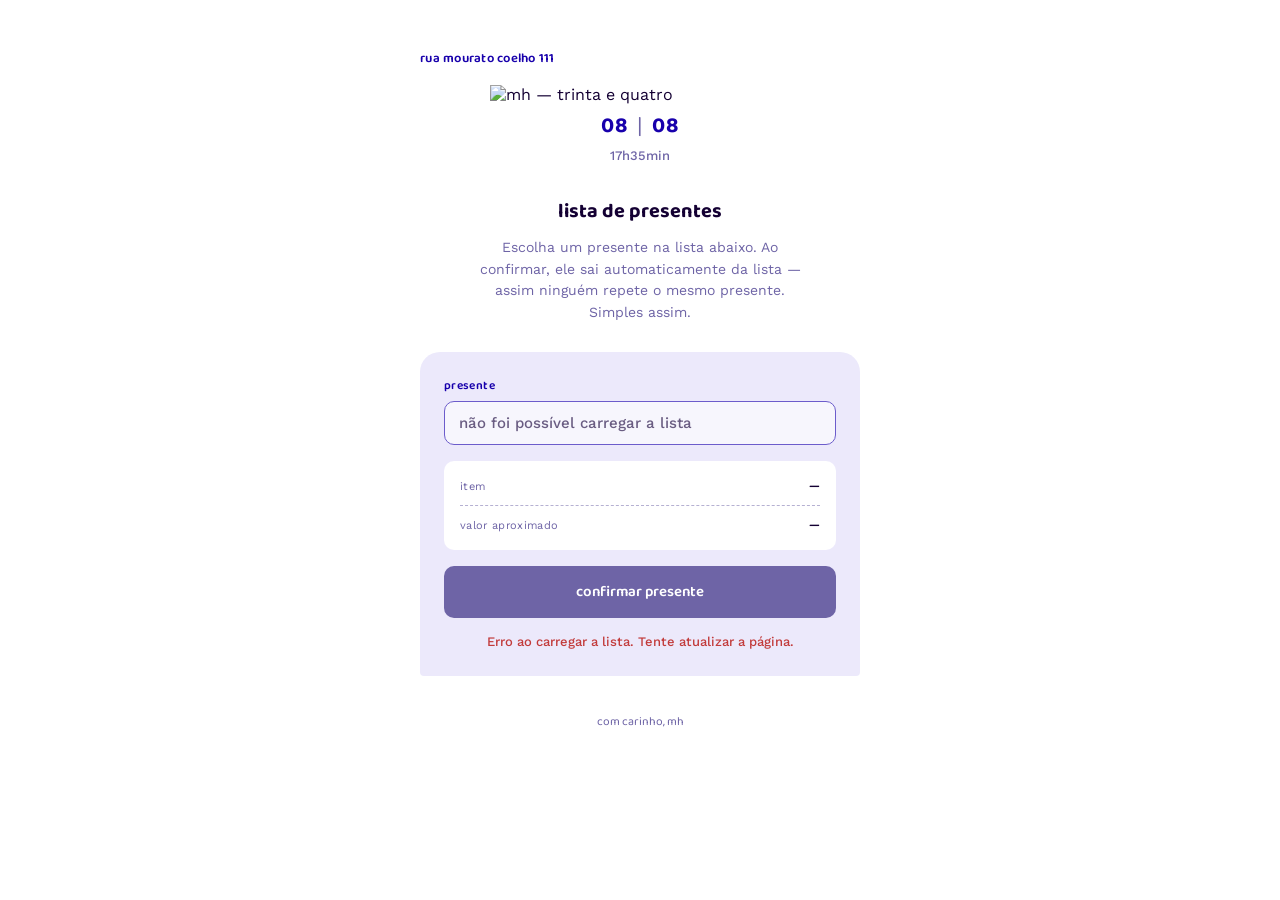
==== index.html @ ee4c55bd "Add files via upload" ====
<!DOCTYPE html>
<html lang="pt-BR">
<head>
<meta charset="UTF-8">
<meta name="viewport" content="width=device-width, initial-scale=1.0">
<title>trinta e quatro — mh</title>
<link rel="preconnect" href="https://fonts.googleapis.com">
<link rel="preconnect" href="https://fonts.gstatic.com" crossorigin>
<link href="https://fonts.googleapis.com/css2?family=Baloo+2:wght@500;600;700;800&family=Work+Sans:wght@400;500;600&display=swap" rel="stylesheet">
<link rel="stylesheet" href="style.css">
</head>
<body>

  <main class="card">

    <header class="masthead">
      <p class="address">rua mourato coelho 111</p>
    </header>

    <div class="crest">
      <img src="assets/logo.jpg" alt="mh — trinta e quatro" class="crest__img">
    </div>

    <div class="event-meta">
      <p class="event-meta__date">08 <span class="event-meta__sep">|</span> 08</p>
      <p class="event-meta__time">17h35min</p>
    </div>

    <section class="intro">
      <h1 class="intro__title">lista de presentes</h1>
      <p class="intro__text">
        Escolha um presente na lista abaixo. Ao confirmar, ele sai automaticamente
        da lista — assim ninguém repete o mesmo presente. Simples assim.
      </p>
    </section>

    <section class="gift-picker" id="gift-picker">

      <div class="field">
        <label for="gift-select" class="field__label">presente</label>
        <select id="gift-select" class="field__select" disabled>
          <option value="">carregando lista...</option>
        </select>
      </div>

      <div class="receipt" id="receipt" hidden>
        <div class="receipt__row">
          <span class="receipt__label">item</span>
          <span class="receipt__value" id="receipt-item">—</span>
        </div>
        <div class="receipt__divider"></div>
        <div class="receipt__row">
          <span class="receipt__label">valor aproximado</span>
          <span class="receipt__value" id="receipt-price">—</span>
        </div>
      </div>

      <button id="confirm-btn" class="btn" disabled>confirmar presente</button>

      <p class="status" id="status" role="status" aria-live="polite"></p>

    </section>

    <footer class="footnote">
      <p>com carinho, mh</p>
    </footer>

  </main>

<script src="script.js"></script>
</body>
</html>
---- style.css ----
:root {
  --indigo: #1800AC;
  --indigo-deep: #10007A;
  --indigo-soft: #ECE9FB;
  --ink: #140033;
  --muted: #6E64A6;
  --paper: #FFFFFF;
  --ok: #0B8A5C;
  --err: #C23B3B;

  --font-display: 'Baloo 2', system-ui, sans-serif;
  --font-body: 'Work Sans', system-ui, sans-serif;
}

* { box-sizing: border-box; }

html, body {
  margin: 0;
  padding: 0;
  background: var(--paper);
  color: var(--ink);
  font-family: var(--font-body);
}

body {
  min-height: 100vh;
  display: flex;
  justify-content: center;
  align-items: flex-start;
  padding: 48px 20px 80px;
}

.card {
  width: 100%;
  max-width: 440px;
  display: flex;
  flex-direction: column;
  align-items: center;
}

.masthead {
  width: 100%;
  text-align: left;
  margin-bottom: 8px;
}

.address {
  font-family: var(--font-display);
  font-weight: 600;
  font-size: 13px;
  letter-spacing: 0.02em;
  color: var(--indigo);
  margin: 0;
}

.crest {
  width: 100%;
  max-width: 300px;
  margin: 8px 0 4px;
}

.crest__img {
  width: 100%;
  height: auto;
  display: block;
}

.event-meta {
  text-align: center;
  margin-bottom: 32px;
}

.event-meta__date {
  font-family: var(--font-display);
  font-weight: 700;
  font-size: 22px;
  color: var(--indigo);
  margin: 0;
  letter-spacing: 0.04em;
}

.event-meta__sep {
  color: var(--muted);
  font-weight: 400;
  margin: 0 4px;
}

.event-meta__time {
  font-family: var(--font-body);
  font-weight: 500;
  font-size: 13px;
  color: var(--muted);
  margin: 4px 0 0;
}

.intro {
  text-align: center;
  margin-bottom: 28px;
}

.intro__title {
  font-family: var(--font-display);
  font-weight: 700;
  font-size: 20px;
  color: var(--ink);
  margin: 0 0 10px;
}

.intro__text {
  font-size: 14px;
  line-height: 1.55;
  color: var(--muted);
  margin: 0;
  max-width: 340px;
  margin-inline: auto;
}

.gift-picker {
  width: 100%;
  background: var(--indigo-soft);
  border-radius: 20px 20px 4px 4px;
  padding: 24px;
  display: flex;
  flex-direction: column;
  gap: 16px;
}

.field__label {
  display: block;
  font-family: var(--font-display);
  font-size: 12px;
  font-weight: 600;
  color: var(--indigo);
  text-transform: lowercase;
  letter-spacing: 0.03em;
  margin-bottom: 6px;
}

.field__select {
  width: 100%;
  appearance: none;
  border: 1.5px solid var(--indigo);
  border-radius: 10px;
  background: var(--paper);
  color: var(--ink);
  font-family: var(--font-body);
  font-size: 15px;
  font-weight: 500;
  padding: 12px 14px;
  cursor: pointer;
}

.field__select:disabled {
  opacity: 0.6;
  cursor: default;
}

.field__select:focus-visible,
.btn:focus-visible {
  outline: 3px solid var(--indigo-deep);
  outline-offset: 2px;
}

.receipt {
  background: var(--paper);
  border-radius: 10px;
  padding: 14px 16px;
  display: flex;
  flex-direction: column;
  gap: 8px;
}

.receipt__row {
  display: flex;
  justify-content: space-between;
  align-items: baseline;
  gap: 12px;
}

.receipt__label {
  font-size: 11px;
  text-transform: lowercase;
  color: var(--muted);
  letter-spacing: 0.03em;
}

.receipt__value {
  font-family: var(--font-display);
  font-size: 14px;
  font-weight: 600;
  color: var(--ink);
  text-align: right;
}

.receipt__divider {
  border-top: 1px dashed var(--muted);
  opacity: 0.5;
}

.btn {
  width: 100%;
  border: none;
  border-radius: 10px;
  background: var(--indigo);
  color: var(--paper);
  font-family: var(--font-display);
  font-weight: 600;
  font-size: 15px;
  padding: 14px;
  cursor: pointer;
  transition: background 0.15s ease, transform 0.05s ease;
}

.btn:hover:not(:disabled) { background: var(--indigo-deep); }
.btn:active:not(:disabled) { transform: scale(0.99); }

.btn:disabled {
  background: var(--muted);
  cursor: default;
}

.status {
  min-height: 18px;
  font-size: 13px;
  font-weight: 500;
  text-align: center;
  margin: 0;
}

.status[data-state="ok"] { color: var(--ok); }
.status[data-state="err"] { color: var(--err); }

.footnote {
  margin-top: 36px;
  text-align: center;
}

.footnote p {
  font-family: var(--font-display);
  font-size: 12px;
  color: var(--muted);
  margin: 0;
}

@media (prefers-reduced-motion: reduce) {
  .btn { transition: none; }
}

@media (max-width: 380px) {
  .gift-picker { padding: 18px; }
}
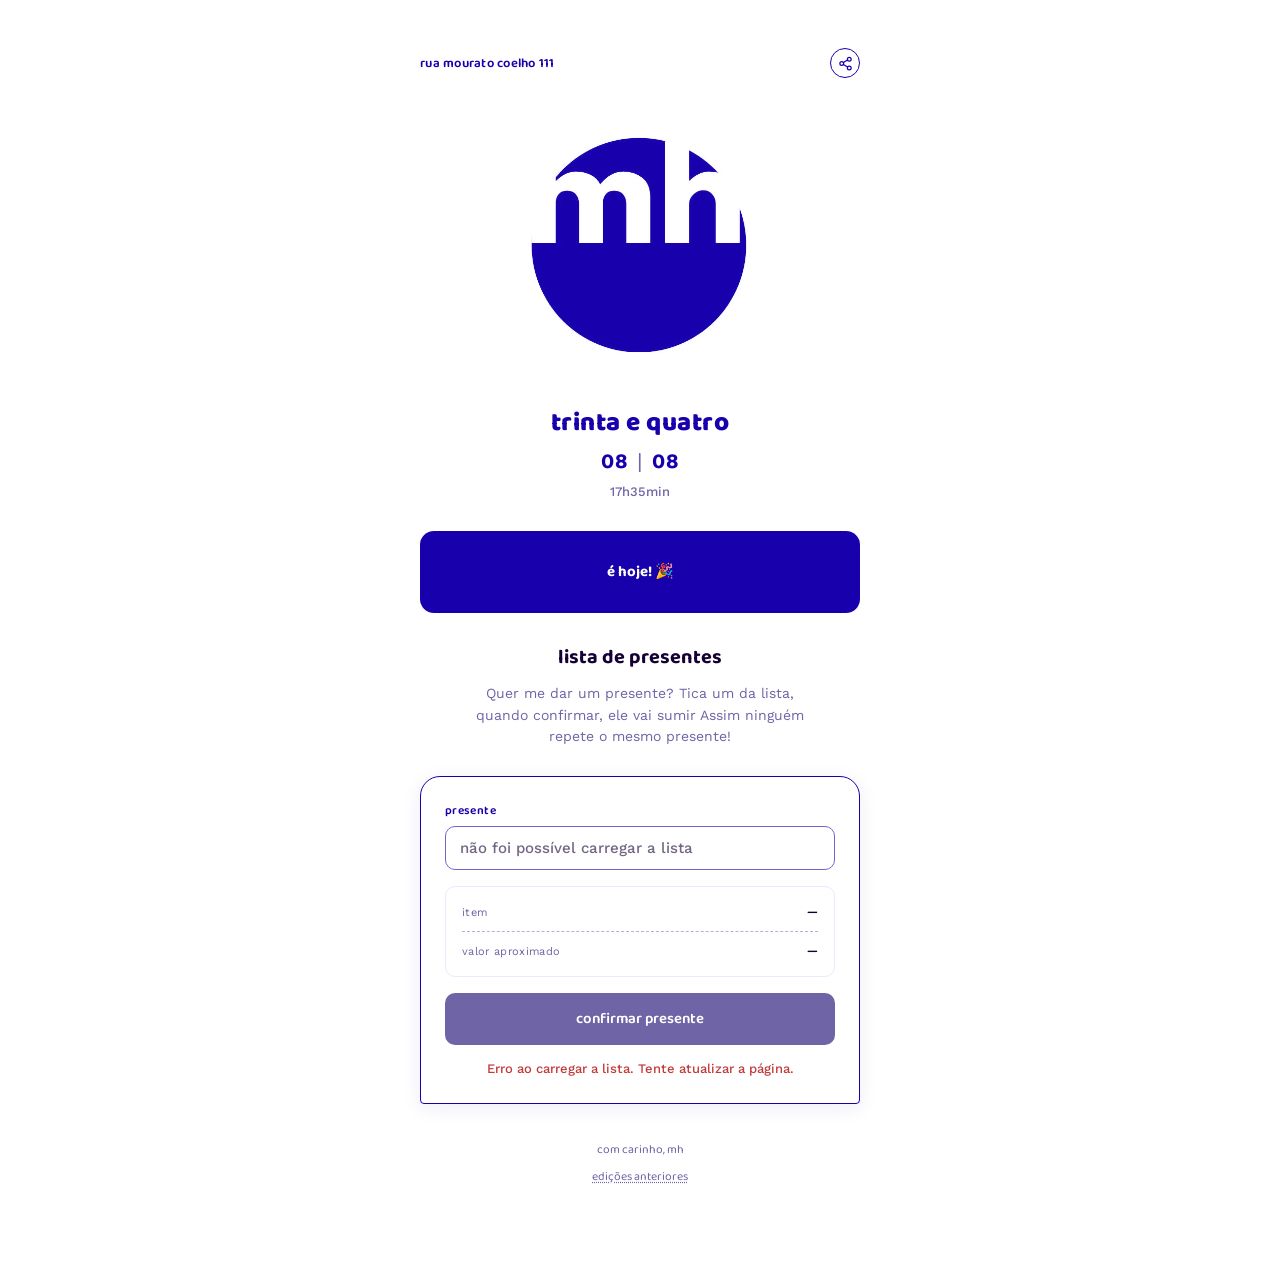
==== commit 68d5192b: "Redesign visual, contagem regressiva, modo escuro, agrupamento por faixa de preco e arquivo de edico" ====
--- a/index.html
+++ b/index.html
@@ -4,6 +4,12 @@
 <meta charset="UTF-8">
 <meta name="viewport" content="width=device-width, initial-scale=1.0">
 <title>trinta e quatro — mh</title>
+<meta name="description" content="Lista de presentes de aniversário da mh — trinta e quatro anos, 08/08.">
+<meta property="og:title" content="trinta e quatro — mh">
+<meta property="og:description" content="Lista de presentes de aniversário da mh.">
+<meta property="og:image" content="assets/logo.jpg">
+<meta property="og:type" content="website">
+<link rel="icon" href="assets/logo.jpg" type="image/jpeg">
 <link rel="preconnect" href="https://fonts.googleapis.com">
 <link rel="preconnect" href="https://fonts.gstatic.com" crossorigin>
 <link href="https://fonts.googleapis.com/css2?family=Baloo+2:wght@500;600;700;800&family=Work+Sans:wght@400;500;600&display=swap" rel="stylesheet">
@@ -15,22 +21,54 @@
 
     <header class="masthead">
       <p class="address">rua mourato coelho 111</p>
+      <button id="share-btn" class="share-btn" type="button" aria-label="compartilhar este site">
+        <svg viewBox="0 0 24 24" fill="none" stroke="currentColor" stroke-width="2" stroke-linecap="round" stroke-linejoin="round">
+          <circle cx="18" cy="5" r="3"></circle>
+          <circle cx="6" cy="12" r="3"></circle>
+          <circle cx="18" cy="19" r="3"></circle>
+          <line x1="8.6" y1="10.5" x2="15.4" y2="6.5"></line>
+          <line x1="8.6" y1="13.5" x2="15.4" y2="17.5"></line>
+        </svg>
+      </button>
+      <span class="share-feedback" id="share-feedback" role="status" aria-live="polite"></span>
     </header>
 
     <div class="crest">
-      <img src="assets/logo.jpg" alt="mh — trinta e quatro" class="crest__img">
+      <img src="assets/logo.png" alt="mh — trinta e quatro" class="crest__img">
     </div>
+
+    <p class="hero__title">trinta e quatro</p>
 
     <div class="event-meta">
       <p class="event-meta__date">08 <span class="event-meta__sep">|</span> 08</p>
       <p class="event-meta__time">17h35min</p>
     </div>
 
+    <section class="countdown" id="countdown" aria-label="contagem regressiva para a festa">
+      <div class="countdown__item">
+        <span class="countdown__value" id="cd-days">00</span>
+        <span class="countdown__unit">dias</span>
+      </div>
+      <div class="countdown__item">
+        <span class="countdown__value" id="cd-hours">00</span>
+        <span class="countdown__unit">horas</span>
+      </div>
+      <div class="countdown__item">
+        <span class="countdown__value" id="cd-min">00</span>
+        <span class="countdown__unit">min</span>
+      </div>
+      <div class="countdown__item">
+        <span class="countdown__value" id="cd-sec">00</span>
+        <span class="countdown__unit">seg</span>
+      </div>
+    </section>
+
     <section class="intro">
       <h1 class="intro__title">lista de presentes</h1>
       <p class="intro__text">
-        Escolha um presente na lista abaixo. Ao confirmar, ele sai automaticamente
-        da lista — assim ninguém repete o mesmo presente. Simples assim.
+        Quer me dar um presente? 
+        Tica um da lista, quando confirmar, ele vai sumir
+        Assim ninguém repete o mesmo presente! 
       </p>
     </section>
 
@@ -63,6 +101,9 @@
 
     <footer class="footnote">
       <p>com carinho, mh</p>
+      <p class="footnote__editions">
+        <a href="editions/index.html">edições anteriores</a>
+      </p>
     </footer>
 
   </main>
--- a/style.css
+++ b/style.css
@@ -12,6 +12,19 @@
   --font-body: 'Work Sans', system-ui, sans-serif;
 }
 
+@media (prefers-color-scheme: dark) {
+  :root {
+    --indigo: #8F84FF;
+    --indigo-deep: #ABA2FF;
+    --indigo-soft: #1C1454;
+    --ink: #F2F0FA;
+    --muted: #A79FD1;
+    --paper: #0D0730;
+    --ok: #34C98F;
+    --err: #FF6B6B;
+  }
+}
+
 * { box-sizing: border-box; }
 
 html, body {
@@ -40,8 +53,60 @@
 
 .masthead {
   width: 100%;
-  text-align: left;
+  display: flex;
+  align-items: center;
+  justify-content: space-between;
+  position: relative;
   margin-bottom: 8px;
+}
+
+.share-btn {
+  flex-shrink: 0;
+  display: inline-flex;
+  align-items: center;
+  justify-content: center;
+  width: 30px;
+  height: 30px;
+  border: 1.5px solid var(--indigo);
+  border-radius: 50%;
+  background: var(--paper);
+  color: var(--indigo);
+  padding: 0;
+  cursor: pointer;
+  transition: background 0.15s ease, transform 0.05s ease;
+}
+
+.share-btn svg {
+  width: 15px;
+  height: 15px;
+}
+
+.share-btn:hover { background: var(--indigo-soft); }
+.share-btn:active { transform: scale(0.92); }
+
+.share-btn:focus-visible {
+  outline: 3px solid var(--indigo-deep);
+  outline-offset: 2px;
+}
+
+.share-feedback {
+  position: absolute;
+  top: 36px;
+  right: 0;
+  font-size: 11px;
+  font-weight: 500;
+  color: var(--indigo);
+  background: var(--indigo-soft);
+  padding: 4px 10px;
+  border-radius: 6px;
+  white-space: nowrap;
+  opacity: 0;
+  pointer-events: none;
+  transition: opacity 0.2s ease;
+}
+
+.share-feedback[data-visible="true"] {
+  opacity: 1;
 }
 
 .address {
@@ -63,6 +128,16 @@
   width: 100%;
   height: auto;
   display: block;
+}
+
+.hero__title {
+  font-family: var(--font-display);
+  font-weight: 800;
+  font-size: 26px;
+  color: var(--indigo);
+  text-align: center;
+  letter-spacing: 0.02em;
+  margin: 4px 0 0;
 }
 
 .event-meta {
@@ -93,6 +168,53 @@
   margin: 4px 0 0;
 }
 
+.countdown {
+  width: 100%;
+  display: flex;
+  justify-content: center;
+  gap: 10px;
+  margin-bottom: 28px;
+}
+
+.countdown__item {
+  flex: 1;
+  max-width: 76px;
+  background: var(--paper);
+  border: 1.5px solid var(--indigo);
+  border-radius: 12px;
+  padding: 10px 4px;
+  display: flex;
+  flex-direction: column;
+  align-items: center;
+  gap: 2px;
+}
+
+.countdown__value {
+  font-family: var(--font-display);
+  font-weight: 700;
+  font-size: 20px;
+  color: var(--indigo);
+  font-variant-numeric: tabular-nums;
+}
+
+.countdown__unit {
+  font-size: 10px;
+  color: var(--muted);
+  text-transform: lowercase;
+  letter-spacing: 0.03em;
+}
+
+.countdown--done {
+  background: var(--indigo);
+  color: var(--paper);
+  border-radius: 14px;
+  padding: 14px;
+  font-family: var(--font-display);
+  font-weight: 700;
+  font-size: 15px;
+  text-align: center;
+}
+
 .intro {
   text-align: center;
   margin-bottom: 28px;
@@ -117,12 +239,14 @@
 
 .gift-picker {
   width: 100%;
-  background: var(--indigo-soft);
+  background: var(--paper);
+  border: 1.5px solid var(--indigo);
   border-radius: 20px 20px 4px 4px;
   padding: 24px;
   display: flex;
   flex-direction: column;
   gap: 16px;
+  box-shadow: 0 4px 20px rgba(24, 0, 172, 0.08);
 }
 
 .field__label {
@@ -155,6 +279,19 @@
   cursor: default;
 }
 
+.field__select optgroup {
+  font-family: var(--font-display);
+  font-weight: 700;
+  font-style: normal;
+  color: var(--indigo);
+}
+
+.field__select option {
+  font-family: var(--font-body);
+  font-weight: 400;
+  color: var(--ink);
+}
+
 .field__select:focus-visible,
 .btn:focus-visible {
   outline: 3px solid var(--indigo-deep);
@@ -163,6 +300,7 @@
 
 .receipt {
   background: var(--paper);
+  border: 1px solid var(--indigo-soft);
   border-radius: 10px;
   padding: 14px 16px;
   display: flex;
@@ -242,10 +380,53 @@
   margin: 0;
 }
 
+.footnote__editions {
+  margin-top: 8px !important;
+}
+
+.footnote__editions a {
+  color: var(--muted);
+  text-decoration: underline dotted;
+  text-underline-offset: 2px;
+}
+
+.footnote__editions a:hover {
+  color: var(--indigo);
+}
+
 @media (prefers-reduced-motion: reduce) {
   .btn { transition: none; }
 }
 
+@media (prefers-reduced-motion: no-preference) {
+  @keyframes fade-in-up {
+    from {
+      opacity: 0;
+      transform: translateY(10px);
+    }
+    to {
+      opacity: 1;
+      transform: translateY(0);
+    }
+  }
+
+  .card > * {
+    animation: fade-in-up 0.5s ease both;
+  }
+
+  .card > *:nth-child(1) { animation-delay: 0s; }
+  .card > *:nth-child(2) { animation-delay: 0.06s; }
+  .card > *:nth-child(3) { animation-delay: 0.12s; }
+  .card > *:nth-child(4) { animation-delay: 0.18s; }
+  .card > *:nth-child(5) { animation-delay: 0.24s; }
+  .card > *:nth-child(6) { animation-delay: 0.3s; }
+  .card > *:nth-child(7) { animation-delay: 0.36s; }
+  .card > *:nth-child(8) { animation-delay: 0.42s; }
+}
+
 @media (max-width: 380px) {
   .gift-picker { padding: 18px; }
-}
+  .countdown { gap: 6px; }
+  .countdown__item { padding: 8px 2px; }
+  .countdown__value { font-size: 17px; }
+}
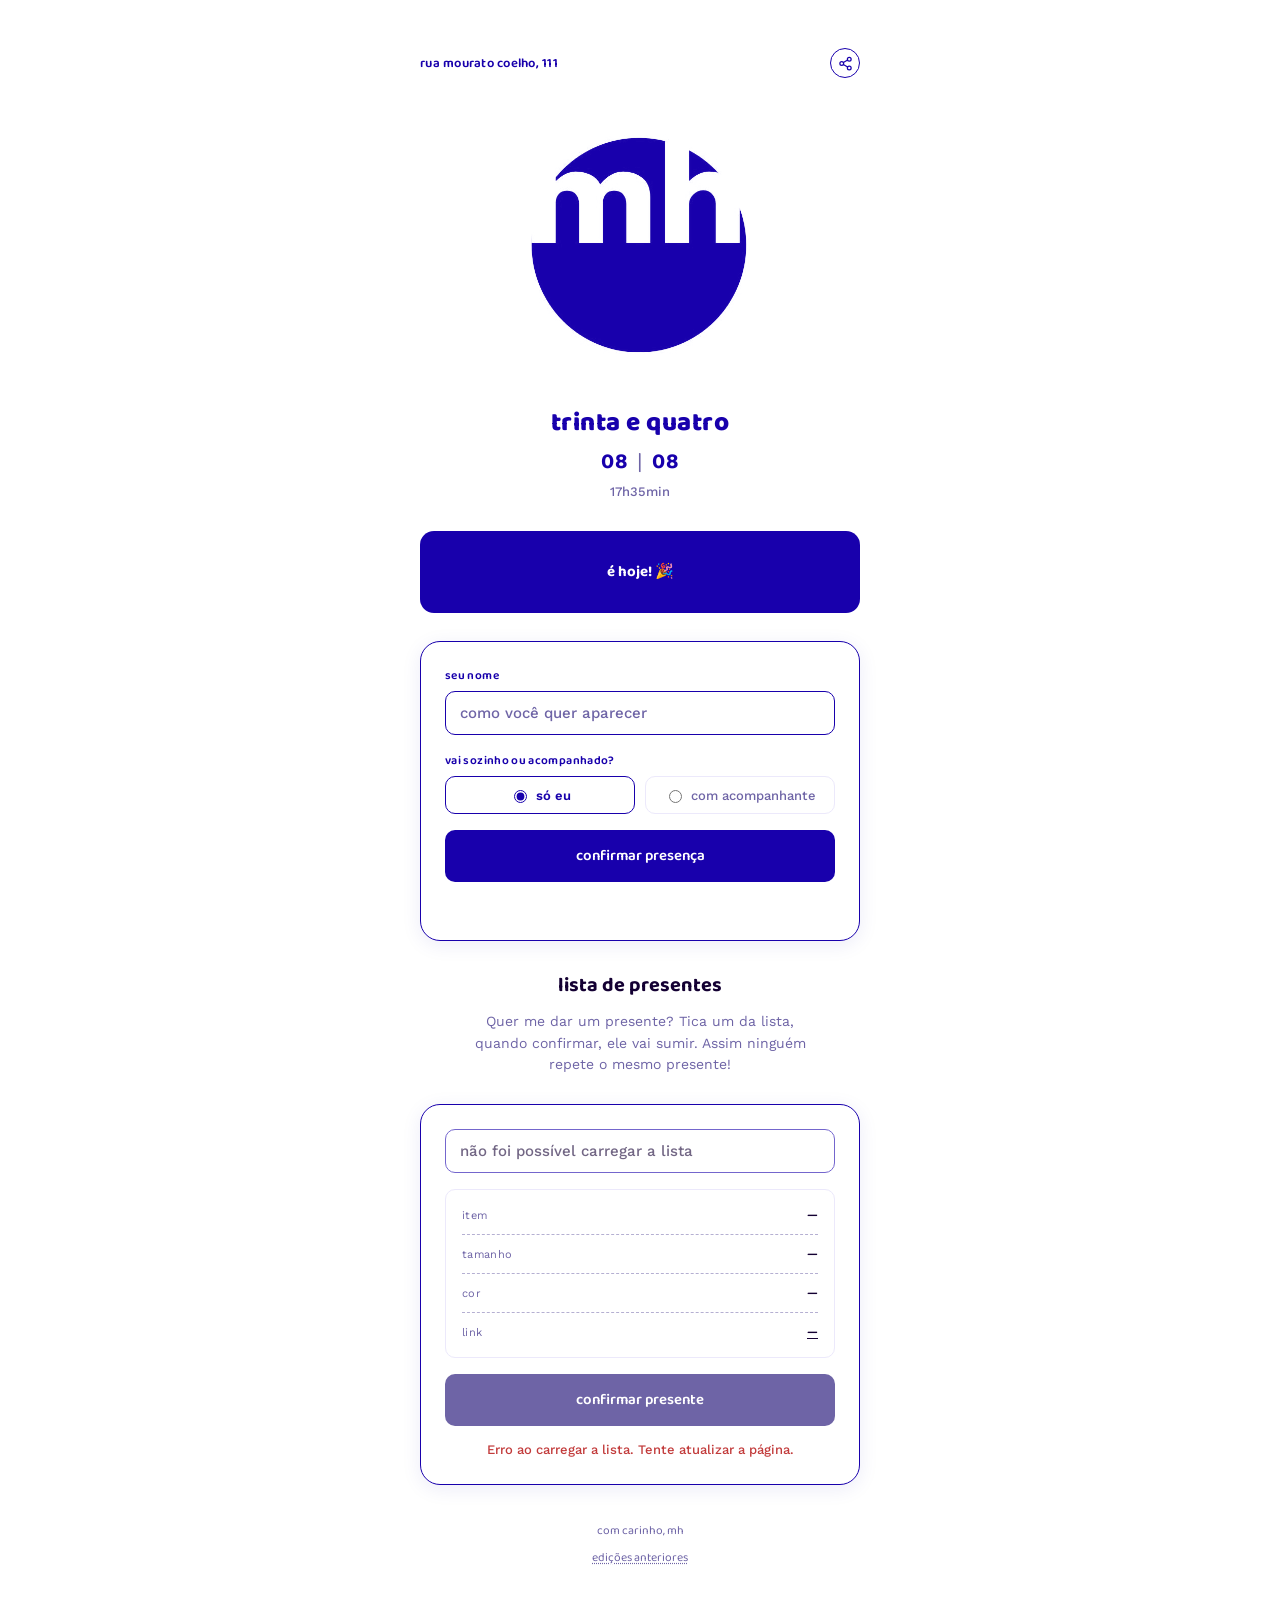
==== commit a911a9d6: "Adiciona componente de presenca, campos tamanho/cor/link nos presentes e esqueleto do mh33 Co-Author" ====
--- a/index.html
+++ b/index.html
@@ -20,7 +20,7 @@
   <main class="card">
 
     <header class="masthead">
-      <p class="address">rua mourato coelho 111</p>
+      <p class="address">rua mourato coelho, 111</p>
       <button id="share-btn" class="share-btn" type="button" aria-label="compartilhar este site">
         <svg viewBox="0 0 24 24" fill="none" stroke="currentColor" stroke-width="2" stroke-linecap="round" stroke-linejoin="round">
           <circle cx="18" cy="5" r="3"></circle>
@@ -63,11 +63,36 @@
       </div>
     </section>
 
+    <section class="rsvp" id="rsvp">
+      <div class="field">
+        <label for="rsvp-name" class="field__label">seu nome</label>
+        <input type="text" id="rsvp-name" class="field__input" placeholder="como você quer aparecer">
+      </div>
+
+      <div class="field">
+        <span class="field__label">vai sozinho ou acompanhado?</span>
+        <div class="radio-group">
+          <label class="radio-pill">
+            <input type="radio" name="rsvp-companion" value="alone" checked>
+            só eu
+          </label>
+          <label class="radio-pill">
+            <input type="radio" name="rsvp-companion" value="with-company">
+            com acompanhante
+          </label>
+        </div>
+      </div>
+
+      <button id="rsvp-btn" class="btn" type="button">confirmar presença</button>
+
+      <p class="status" id="rsvp-status" role="status" aria-live="polite"></p>
+    </section>
+
     <section class="intro">
       <h1 class="intro__title">lista de presentes</h1>
       <p class="intro__text">
         Quer me dar um presente? 
-        Tica um da lista, quando confirmar, ele vai sumir
+        Tica um da lista, quando confirmar, ele vai sumir.
         Assim ninguém repete o mesmo presente! 
       </p>
     </section>
@@ -75,7 +100,6 @@
     <section class="gift-picker" id="gift-picker">
 
       <div class="field">
-        <label for="gift-select" class="field__label">presente</label>
         <select id="gift-select" class="field__select" disabled>
           <option value="">carregando lista...</option>
         </select>
@@ -88,8 +112,18 @@
         </div>
         <div class="receipt__divider"></div>
         <div class="receipt__row">
-          <span class="receipt__label">valor aproximado</span>
-          <span class="receipt__value" id="receipt-price">—</span>
+          <span class="receipt__label">tamanho</span>
+          <span class="receipt__value" id="receipt-size">—</span>
+        </div>
+        <div class="receipt__divider"></div>
+        <div class="receipt__row">
+          <span class="receipt__label">cor</span>
+          <span class="receipt__value" id="receipt-color">—</span>
+        </div>
+        <div class="receipt__divider"></div>
+        <div class="receipt__row">
+          <span class="receipt__label">link</span>
+          <a class="receipt__value receipt__link" id="receipt-link" href="#" target="_blank" rel="noopener noreferrer">—</a>
         </div>
       </div>
 
--- a/style.css
+++ b/style.css
@@ -237,16 +237,21 @@
   margin-inline: auto;
 }
 
-.gift-picker {
+.gift-picker,
+.rsvp {
   width: 100%;
   background: var(--paper);
   border: 1.5px solid var(--indigo);
-  border-radius: 20px 20px 4px 4px;
+  border-radius: 20px;
   padding: 24px;
   display: flex;
   flex-direction: column;
   gap: 16px;
   box-shadow: 0 4px 20px rgba(24, 0, 172, 0.08);
+}
+
+.rsvp {
+  margin-bottom: 28px;
 }
 
 .field__label {
@@ -279,6 +284,59 @@
   cursor: default;
 }
 
+.field__input {
+  width: 100%;
+  border: 1.5px solid var(--indigo);
+  border-radius: 10px;
+  background: var(--paper);
+  color: var(--ink);
+  font-family: var(--font-body);
+  font-size: 15px;
+  font-weight: 500;
+  padding: 12px 14px;
+}
+
+.field__input::placeholder {
+  color: var(--muted);
+}
+
+.field__input:focus-visible {
+  outline: 3px solid var(--indigo-deep);
+  outline-offset: 2px;
+}
+
+.radio-group {
+  display: flex;
+  gap: 10px;
+  margin-top: 6px;
+}
+
+.radio-pill {
+  flex: 1;
+  display: flex;
+  align-items: center;
+  justify-content: center;
+  gap: 6px;
+  padding: 10px 12px;
+  border: 1.5px solid var(--indigo-soft);
+  border-radius: 10px;
+  font-size: 13px;
+  font-weight: 500;
+  color: var(--muted);
+  cursor: pointer;
+  transition: border-color 0.15s ease, color 0.15s ease;
+}
+
+.radio-pill:has(input:checked) {
+  border-color: var(--indigo);
+  color: var(--indigo);
+  font-weight: 600;
+}
+
+.radio-pill input {
+  accent-color: var(--indigo);
+}
+
 .field__select optgroup {
   font-family: var(--font-display);
   font-weight: 700;
@@ -333,6 +391,21 @@
 .receipt__divider {
   border-top: 1px dashed var(--muted);
   opacity: 0.5;
+}
+
+.receipt__link {
+  text-decoration: underline;
+  text-underline-offset: 2px;
+}
+
+.receipt__link:hover {
+  color: var(--indigo);
+}
+
+.receipt__link--empty {
+  color: var(--ink);
+  text-decoration: none;
+  pointer-events: none;
 }
 
 .btn {
@@ -422,6 +495,7 @@
   .card > *:nth-child(6) { animation-delay: 0.3s; }
   .card > *:nth-child(7) { animation-delay: 0.36s; }
   .card > *:nth-child(8) { animation-delay: 0.42s; }
+  .card > *:nth-child(9) { animation-delay: 0.48s; }
 }
 
 @media (max-width: 380px) {
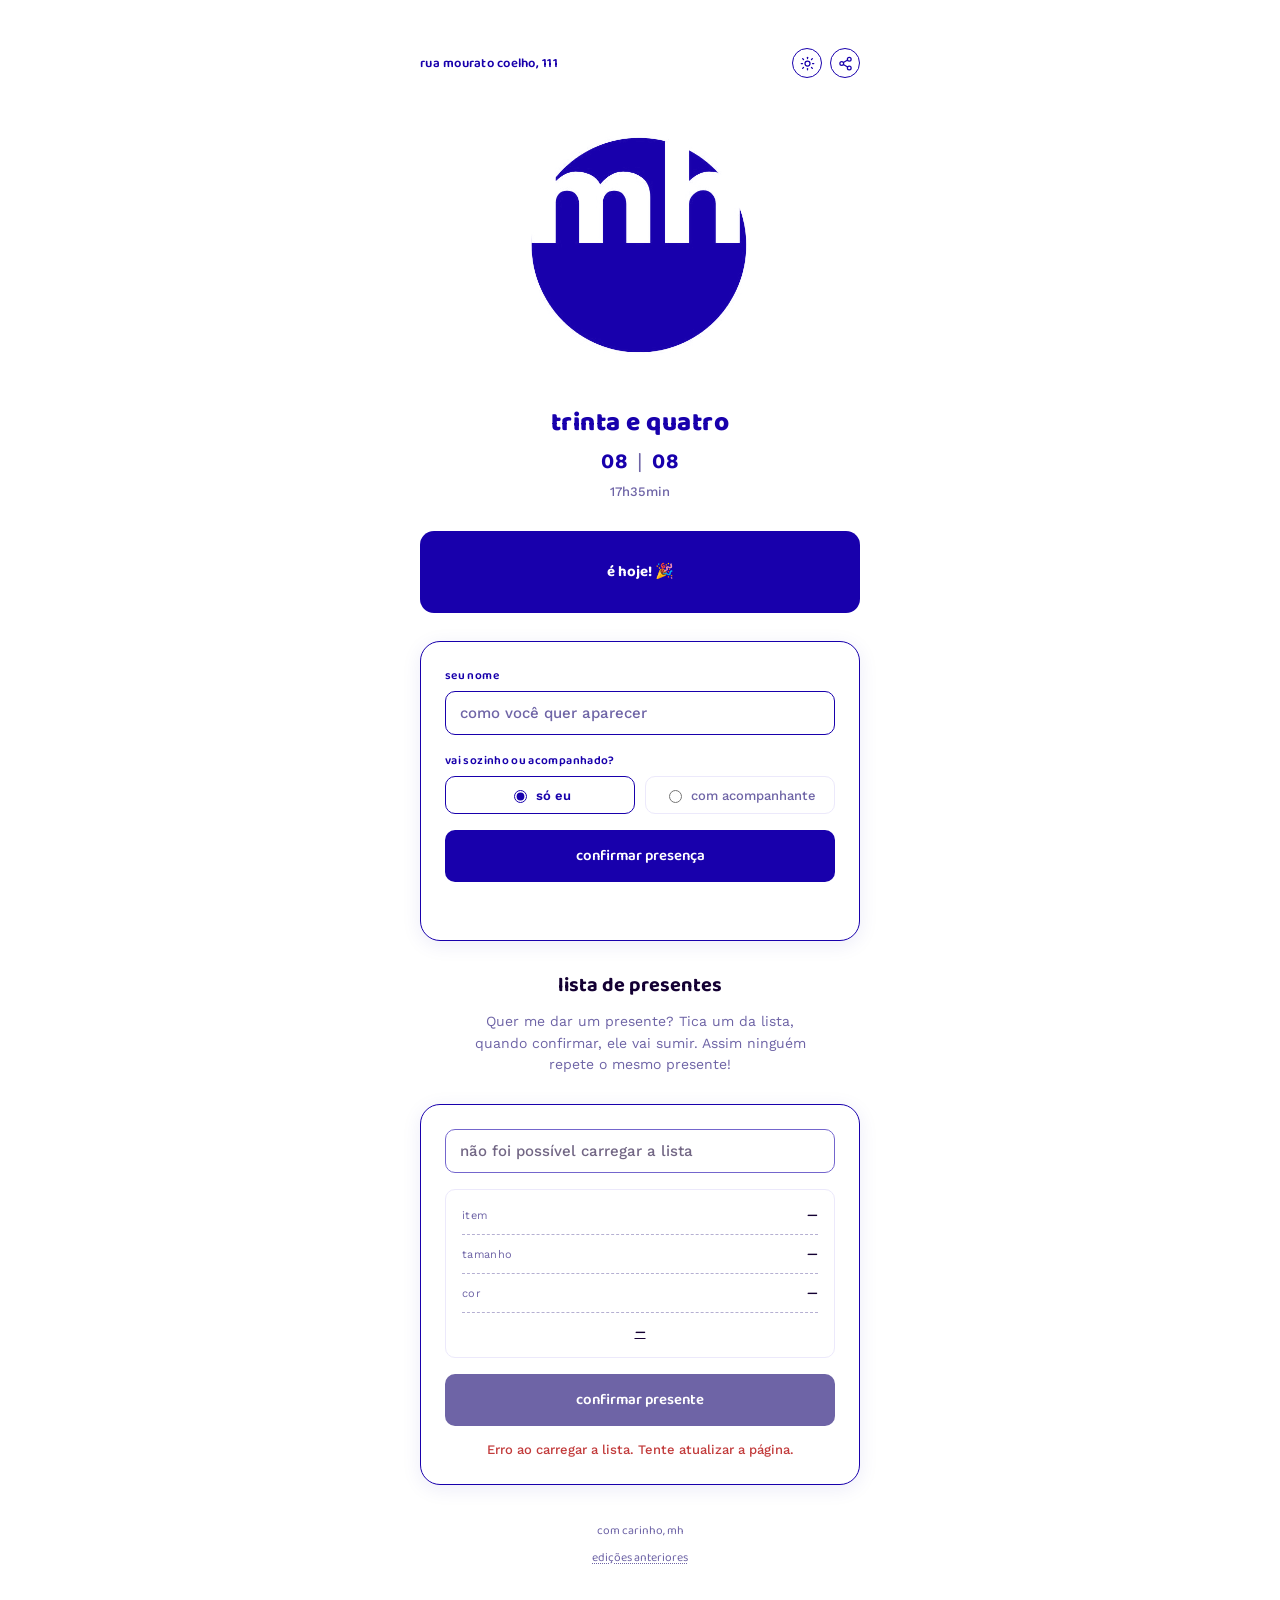
==== commit 30f49277: "commit ajuste de tela escura" ====
--- a/index.html
+++ b/index.html
@@ -3,6 +3,13 @@
 <head>
 <meta charset="UTF-8">
 <meta name="viewport" content="width=device-width, initial-scale=1.0">
+<script>
+  (function () {
+    if (localStorage.getItem("theme") === "dark") {
+      document.documentElement.setAttribute("data-theme", "dark");
+    }
+  })();
+</script>
 <title>trinta e quatro — mh</title>
 <meta name="description" content="Lista de presentes de aniversário da mh — trinta e quatro anos, 08/08.">
 <meta property="og:title" content="trinta e quatro — mh">
@@ -21,15 +28,33 @@
 
     <header class="masthead">
       <p class="address">rua mourato coelho, 111</p>
-      <button id="share-btn" class="share-btn" type="button" aria-label="compartilhar este site">
-        <svg viewBox="0 0 24 24" fill="none" stroke="currentColor" stroke-width="2" stroke-linecap="round" stroke-linejoin="round">
-          <circle cx="18" cy="5" r="3"></circle>
-          <circle cx="6" cy="12" r="3"></circle>
-          <circle cx="18" cy="19" r="3"></circle>
-          <line x1="8.6" y1="10.5" x2="15.4" y2="6.5"></line>
-          <line x1="8.6" y1="13.5" x2="15.4" y2="17.5"></line>
-        </svg>
-      </button>
+      <div class="masthead__actions">
+        <button id="theme-btn" class="theme-btn" type="button" aria-label="mudar para modo escuro">
+          <svg class="theme-btn__icon theme-btn__icon--sun" viewBox="0 0 24 24" fill="none" stroke="currentColor" stroke-width="2" stroke-linecap="round" stroke-linejoin="round">
+            <circle cx="12" cy="12" r="4"></circle>
+            <line x1="12" y1="2" x2="12" y2="4"></line>
+            <line x1="12" y1="20" x2="12" y2="22"></line>
+            <line x1="4.2" y1="4.2" x2="5.6" y2="5.6"></line>
+            <line x1="18.4" y1="18.4" x2="19.8" y2="19.8"></line>
+            <line x1="2" y1="12" x2="4" y2="12"></line>
+            <line x1="20" y1="12" x2="22" y2="12"></line>
+            <line x1="4.2" y1="19.8" x2="5.6" y2="18.4"></line>
+            <line x1="18.4" y1="5.6" x2="19.8" y2="4.2"></line>
+          </svg>
+          <svg class="theme-btn__icon theme-btn__icon--moon" viewBox="0 0 24 24" fill="none" stroke="currentColor" stroke-width="2" stroke-linecap="round" stroke-linejoin="round">
+            <path d="M21 12.79A9 9 0 1 1 11.21 3 7 7 0 0 0 21 12.79z"></path>
+          </svg>
+        </button>
+        <button id="share-btn" class="share-btn" type="button" aria-label="compartilhar este site">
+          <svg viewBox="0 0 24 24" fill="none" stroke="currentColor" stroke-width="2" stroke-linecap="round" stroke-linejoin="round">
+            <circle cx="18" cy="5" r="3"></circle>
+            <circle cx="6" cy="12" r="3"></circle>
+            <circle cx="18" cy="19" r="3"></circle>
+            <line x1="8.6" y1="10.5" x2="15.4" y2="6.5"></line>
+            <line x1="8.6" y1="13.5" x2="15.4" y2="17.5"></line>
+          </svg>
+        </button>
+      </div>
       <span class="share-feedback" id="share-feedback" role="status" aria-live="polite"></span>
     </header>
 
@@ -121,8 +146,7 @@
           <span class="receipt__value" id="receipt-color">—</span>
         </div>
         <div class="receipt__divider"></div>
-        <div class="receipt__row">
-          <span class="receipt__label">link</span>
+        <div class="receipt__row receipt__row--link">
           <a class="receipt__value receipt__link" id="receipt-link" href="#" target="_blank" rel="noopener noreferrer">—</a>
         </div>
       </div>
--- a/style.css
+++ b/style.css
@@ -12,17 +12,15 @@
   --font-body: 'Work Sans', system-ui, sans-serif;
 }
 
-@media (prefers-color-scheme: dark) {
-  :root {
-    --indigo: #8F84FF;
-    --indigo-deep: #ABA2FF;
-    --indigo-soft: #1C1454;
-    --ink: #F2F0FA;
-    --muted: #A79FD1;
-    --paper: #0D0730;
-    --ok: #34C98F;
-    --err: #FF6B6B;
-  }
+:root[data-theme="dark"] {
+  --indigo: #8F84FF;
+  --indigo-deep: #ABA2FF;
+  --indigo-soft: #1C1454;
+  --ink: #F2F0FA;
+  --muted: #A79FD1;
+  --paper: #0D0730;
+  --ok: #34C98F;
+  --err: #FF6B6B;
 }
 
 * { box-sizing: border-box; }
@@ -60,7 +58,15 @@
   margin-bottom: 8px;
 }
 
-.share-btn {
+.masthead__actions {
+  display: flex;
+  align-items: center;
+  gap: 8px;
+  flex-shrink: 0;
+}
+
+.share-btn,
+.theme-btn {
   flex-shrink: 0;
   display: inline-flex;
   align-items: center;
@@ -76,18 +82,25 @@
   transition: background 0.15s ease, transform 0.05s ease;
 }
 
-.share-btn svg {
+.share-btn svg,
+.theme-btn svg {
   width: 15px;
   height: 15px;
 }
 
-.share-btn:hover { background: var(--indigo-soft); }
-.share-btn:active { transform: scale(0.92); }
-
-.share-btn:focus-visible {
+.share-btn:hover, .theme-btn:hover { background: var(--indigo-soft); }
+.share-btn:active, .theme-btn:active { transform: scale(0.92); }
+
+.share-btn:focus-visible,
+.theme-btn:focus-visible {
   outline: 3px solid var(--indigo-deep);
   outline-offset: 2px;
 }
+
+.theme-btn__icon--moon { display: none; }
+
+:root[data-theme="dark"] .theme-btn__icon--sun { display: none; }
+:root[data-theme="dark"] .theme-btn__icon--moon { display: block; }
 
 .share-feedback {
   position: absolute;
@@ -373,6 +386,10 @@
   gap: 12px;
 }
 
+.receipt__row--link {
+  justify-content: center;
+}
+
 .receipt__label {
   font-size: 11px;
   text-transform: lowercase;
@@ -394,6 +411,7 @@
 }
 
 .receipt__link {
+  text-align: center;
   text-decoration: underline;
   text-underline-offset: 2px;
 }
